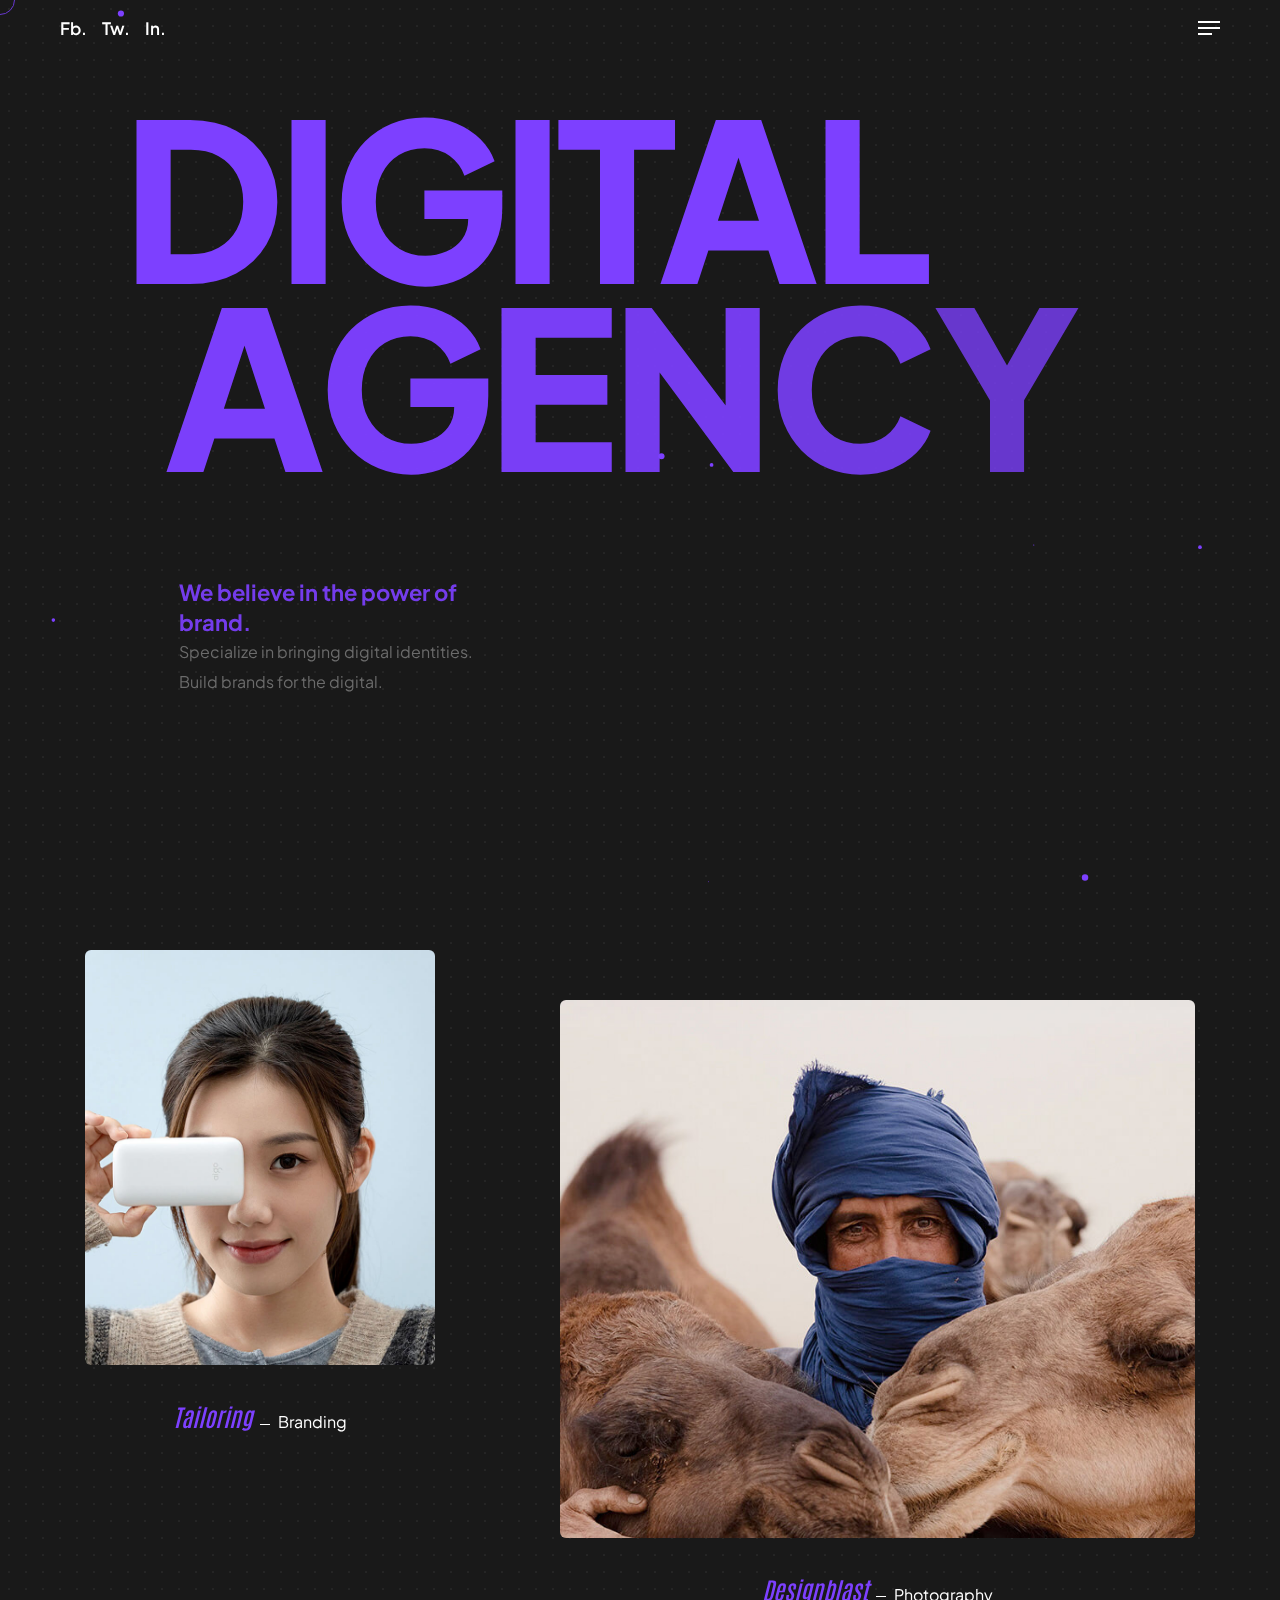
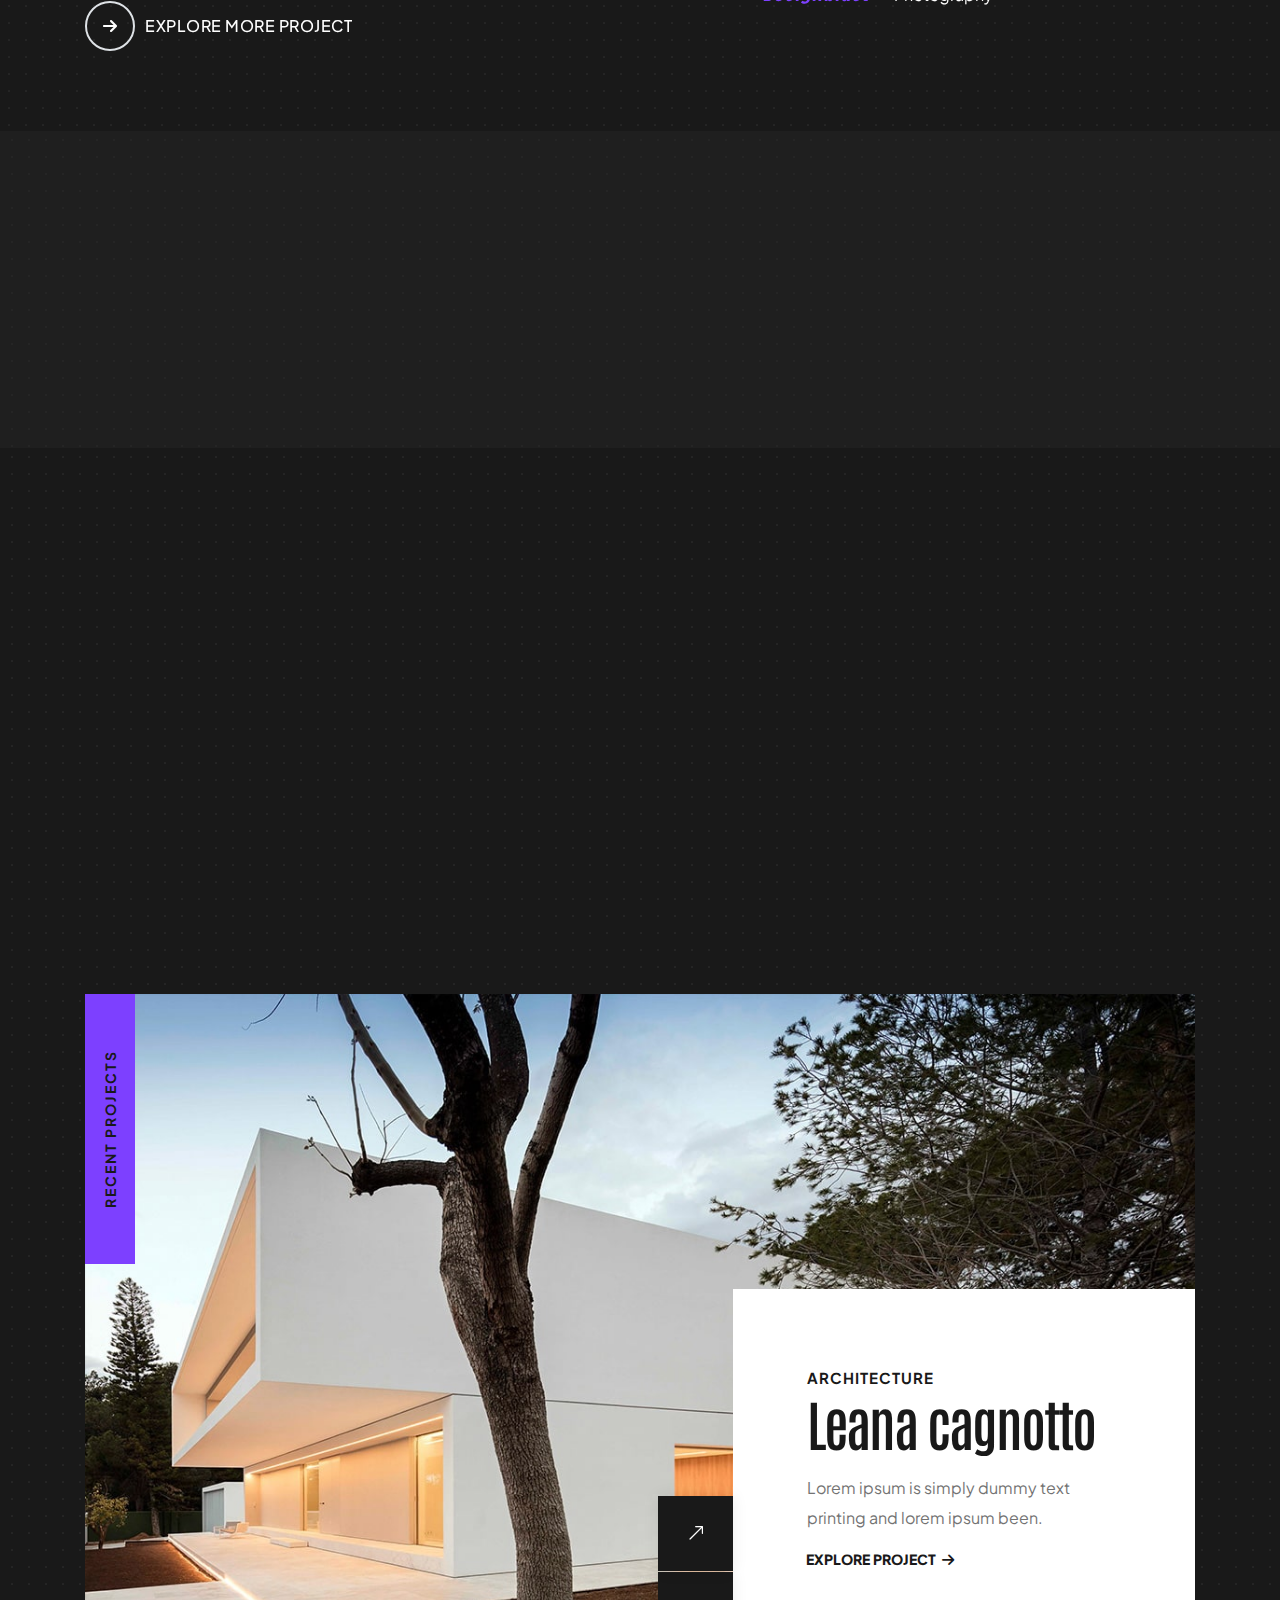
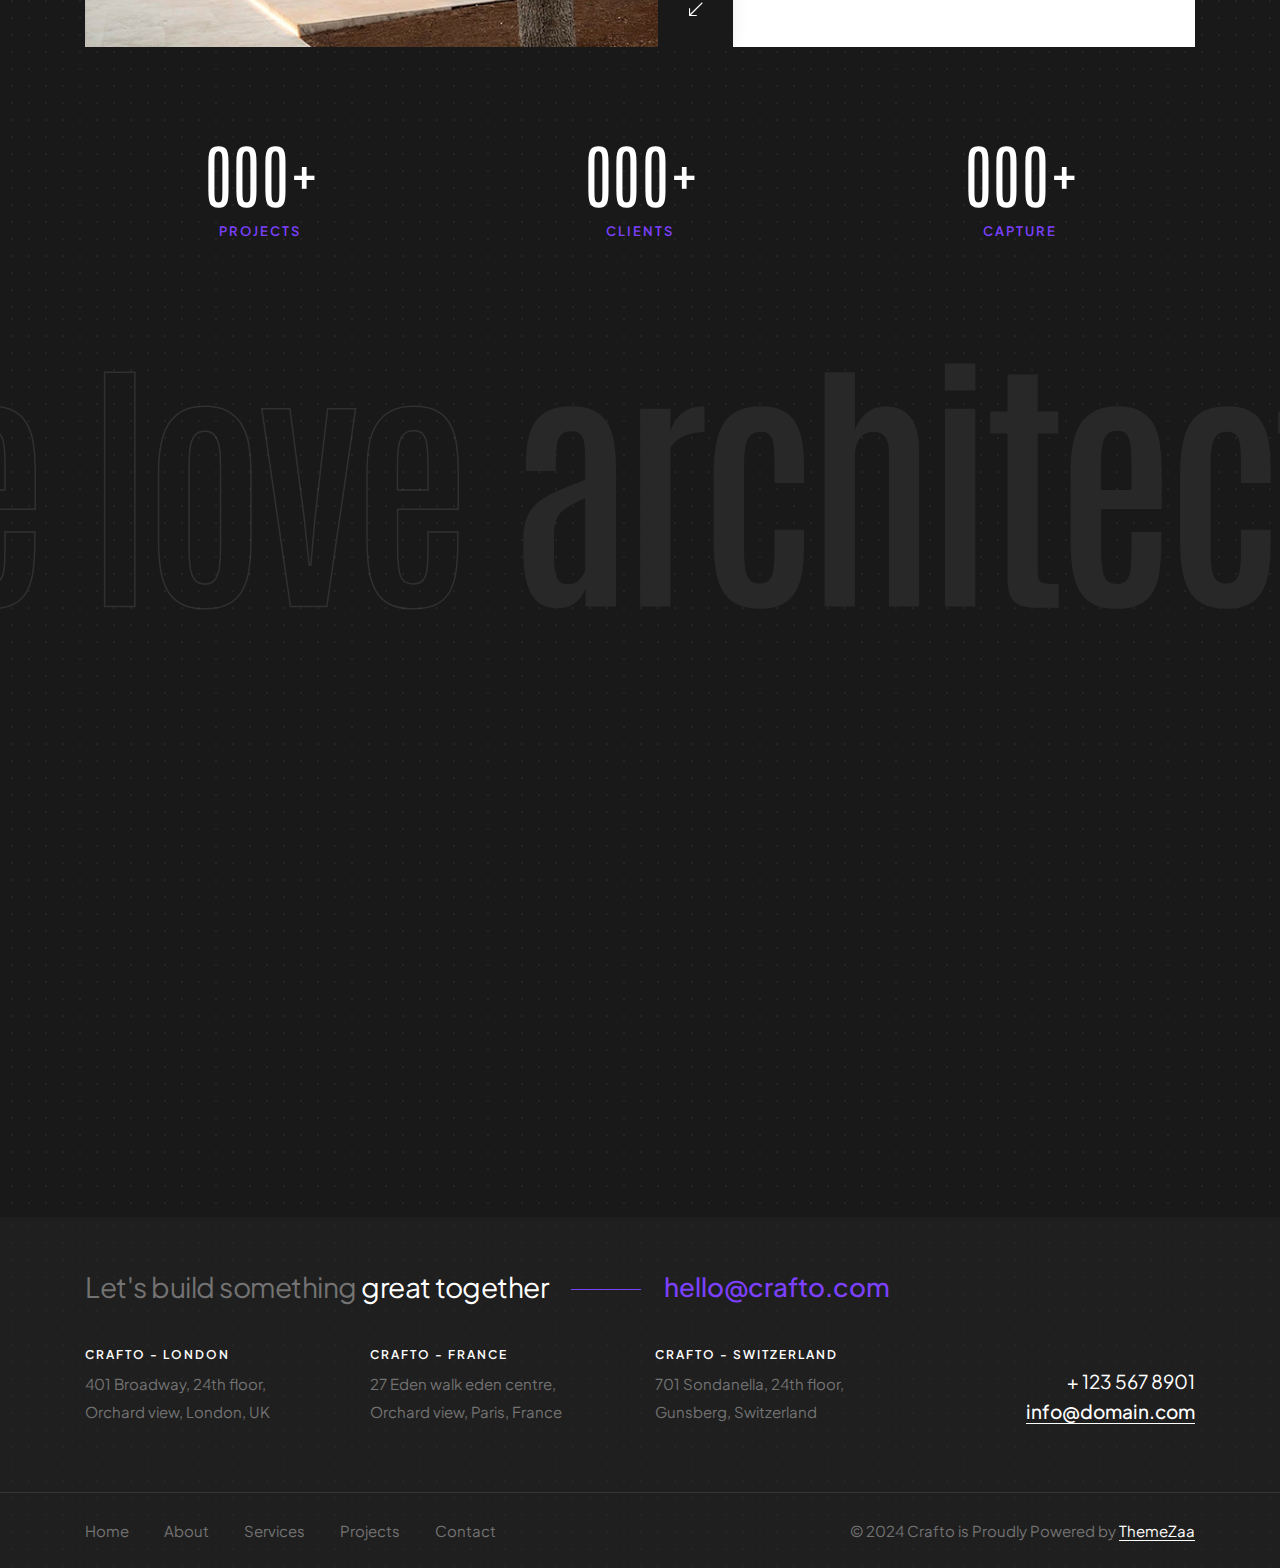
==== index.html @ 9e7a2a49 "first comit" ====
﻿<!doctype html>
<html class="no-js" lang="en">

<!-- Mirrored from craftohtml.themezaa.com/demo-architecture.html by HTTrack Website Copier/3.x [XR&CO'2014], Fri, 25 Oct 2024 09:16:58 GMT -->

<head>
    <title>Crafto - The Multipurpose HTML5 Template</title>
    <meta charset="utf-8">
    <meta http-equiv="X-UA-Compatible" content="IE=edge" />
    <meta name="author" content="ThemeZaa">
    <meta name="viewport" content="width=device-width,initial-scale=1.0" />
    <meta name="description"
        content="Elevate your online presence with Crafto - a modern, versatile, multipurpose Bootstrap 5 responsive HTML5, SCSS template using highly creative 52+ ready demos.">
    <!-- favicon icon -->
    <link rel="shortcut icon" href="images/favicon.png">
    <link rel="apple-touch-icon" href="images/apple-touch-icon-57x57.png">
    <link rel="apple-touch-icon" sizes="72x72" href="images/apple-touch-icon-72x72.png">
    <link rel="apple-touch-icon" sizes="114x114" href="images/apple-touch-icon-114x114.png">
    <!-- google fonts preconnect -->
    <link rel="preconnect" href="https://fonts.googleapis.com/" crossorigin>
    <link rel="preconnect" href="https://fonts.gstatic.com/" crossorigin>
    <!-- slider revolution CSS files -->
    <link rel="stylesheet" type="text/css" href="revolution/css/settings.css">
    <link rel="stylesheet" type="text/css" href="revolution/css/layers.css">
    <link rel="stylesheet" type="text/css" href="revolution/css/navigation.css">
    <!-- style sheets and font icons  -->
    <link rel="stylesheet" href="css/vendors.min.css" />
    <link rel="stylesheet" href="css/icon.min.css" />
    <link rel="stylesheet" href="css/style.min.css" />
    <link rel="stylesheet" href="css/responsive.min.css" />
    <link rel="stylesheet" href="demos/architecture/architecture.css" />
</head>

<body data-mobile-nav-style="classic" class="custom-cursor">
    <!-- start cursor -->
    <div class="cursor-page-inner">
        <div class="circle-cursor circle-cursor-inner"></div>
        <div class="circle-cursor circle-cursor-outer"></div>
    </div>
    <!-- end cursor -->
    <!-- start header -->
    <header>
        <!-- start navigation -->
        <nav class="navbar navbar-expand-lg header-transparent bg-transparent disable-fixed">
            <div class="container-fluid">
                <div class="col-auto col-lg-2 me-lg-0 me-auto d-none d-lg-flex">
                    <div class="header-icon">
                        <div class="header-social-icon icon social-text-style-01">
                            <a class="facebook" href="https://www.facebook.com/" target="_blank">Fb.</a>
                            <a class="twitter" href="https://www.twitter.com/" target="_blank">Tw.</a>
                            <a class="behance" href="https://www.instagram.com/" target="_blank">In.</a>
                        </div>
                    </div>
                </div>
                <div class="col-auto">
                    <a class="navbar-brand" href="demo-architecture.html">
                        <script type="text/javascript" style="display:none">
                            //<![CDATA[
                            window.__mirage2 = { petok: "_eI3oyvVpTFgTrK64ybF9Win3pvk5CwzsDhIou3JYHw-3600-0.0.1.1" };
                            //]]>
                        </script>
                        <script type="text/javascript"
                            src="../ajax.cloudflare.com/cdn-cgi/scripts/04b3eb47/cloudflare-static/mirage2.min.js"></script>
                        <img data-at2x="images/demo-architecture-logo-white@2x.png" alt="" class="default-logo"
                            data-cfsrc="images/demo-architecture-logo-white.png"
                            style="display:none;visibility:hidden;"><noscript><img
                                src="images/demo-architecture-logo-white.png"
                                data-at2x="images/demo-architecture-logo-white@2x.png" alt=""
                                class="default-logo"></noscript>
                        <img data-at2x="images/demo-architecture-logo-white@2x.png" alt="" class="alt-logo"
                            data-cfsrc="images/demo-architecture-logo-white.png"
                            style="display:none;visibility:hidden;"><noscript><img
                                src="images/demo-architecture-logo-white.png"
                                data-at2x="images/demo-architecture-logo-white@2x.png" alt=""
                                class="alt-logo"></noscript>
                        <img data-at2x="images/demo-architecture-logo-black@2x.png" alt="" class="mobile-logo"
                            data-cfsrc="images/demo-architecture-logo-black.png"
                            style="display:none;visibility:hidden;"><noscript><img
                                src="images/demo-architecture-logo-black.png"
                                data-at2x="images/demo-architecture-logo-black@2x.png" alt=""
                                class="mobile-logo"></noscript>
                    </a>
                </div>
                <div class="col-auto col-lg-2 text-end">
                    <div class="header-icon header-push-button hamburger-push-button icon">
                        <div class="push-button">
                            <span></span>
                            <span></span>
                            <span></span>
                            <span></span>
                        </div>
                    </div>
                </div>
            </div>
        </nav>
        <!-- end navigation -->
        <!-- start hamburger menu -->
        <div class="push-menu hamburger-nav hamburger-menu-simple header-dark bg-dark-gray background-position-center-top"
            style="background-image: url('images/vertical-line-bg-small.svg');">
            <span class="close-menu text-dark-gray text-dark-gray-hover bg-white"><i
                    class="fa-solid fa-xmark"></i></span>
            <div class="container h-100">
                <div class="row align-items-center justify-content-center h-100">
                    <div class="col-lg-8 col-md-6 order-2 order-md-1 d-none d-md-inline-block">
                        <a class="hamburger-logo d-inline-block" href="demo-architecture.html">
                            <img data-at2x="images/demo-architecture-footer-logo@2x.png" class="w-auto" alt=""
                                data-cfsrc="images/demo-architecture-footer-logo.png"
                                style="display:none;visibility:hidden;"><noscript><img
                                    src="images/demo-architecture-footer-logo.png"
                                    data-at2x="images/demo-architecture-footer-logo@2x.png" class="w-auto"
                                    alt=""></noscript>
                        </a>
                        <div class="row mt-22 md-mt-30px sm-mt-25px align-items-start">
                            <!-- start column -->
                            <div class="col-lg-4 last-paragraph-no-margin md-mb-30px sm-mb-20px menu-address">
                                <span class="text-base-color fs-14 fw-600 ls-2px text-uppercase mb-5px d-block">Let's
                                    meet</span>
                                <p class="w-90 md-w-80">27 Eden walk eden centre, Orchard, Paris, France</p>
                            </div>
                            <!-- end column -->
                            <!-- start column -->
                            <div class="col-lg-4 last-paragraph-no-margin md-mb-30px sm-mb-20px menu-address">
                                <span class="text-base-color fs-14 fw-600 ls-2px text-uppercase mb-5px d-block">Let's
                                    talk</span>
                                <a href="tel:1800222002" class="text-white-hover">1-800-222-002</a><br>
                                <a href="cdn-cgi/l/email-protection.html#5a33343c351a23352f283e35373b333474393537"
                                    class="text-decoration-line-bottom text-white"><span class="__cf_email__"
                                        data-cfemail="2c45424a436c5543595e4843414d4542024f4341">[email&#160;protected]</span></a>
                            </div>
                            <!-- end column -->
                            <!-- start column -->
                            <div class="col-lg-4 last-paragraph-no-margin elements-social">
                                <span class="text-base-color fs-14 fw-600 ls-2px text-uppercase mb-5px d-block">Connect
                                    with us</span>
                                <div class="social-icon-style-02 mt-15px">
                                    <ul class="medium-icon light">
                                        <li><a class="facebook" href="https://www.facebook.com/" target="_blank"><i
                                                    class="fa-brands fa-facebook-f"></i></a></li>
                                        <li><a class="dribbble" href="http://www.dribbble.com/" target="_blank"><i
                                                    class="fa-brands fa-dribbble"></i></a></li>
                                        <li><a class="twitter" href="https://www.twitter.com/" target="_blank"><i
                                                    class="fa-brands fa-twitter"></i></a></li>
                                        <li><a class="instagram" href="https://www.instagram.com/" target="_blank"><i
                                                    class="fa-brands fa-instagram"></i></a></li>
                                    </ul>
                                </div>
                            </div>
                            <!-- end column -->
                        </div>
                    </div>
                    <div class="col-lg-3 col-md-5 offset-md-1 order-1 order-md-2 text-center text-md-start">
                        <div class="hamburger-menu menu-list-wrapper" data-scroll-options='{ "theme": "light" }'>
                            <ul class="menu-item-list alt-font ls-minus-05px p-0">
                                <li class="menu-item"><a href="demo-architecture.html" class="nav-link">Home</a></li>
                                <li class="menu-item"><a href="demo-architecture-about.html" class="nav-link">About</a>
                                </li>
                                <li class="menu-item"><a href="demo-architecture-services.html"
                                        class="nav-link">Services</a></li>
                                <li class="menu-item"><a href="demo-architecture-projects.html"
                                        class="nav-link">Projects</a></li>
                                <li class="menu-item"><a href="demo-architecture-blog.html"
                                        class="nav-link">Articles</a></li>
                                <li class="menu-item"><a href="demo-architecture-contact.html"
                                        class="nav-link">Contact</a></li>
                            </ul>
                        </div>
                    </div>
                    <div
                        class="col-12 menu-text border-top border-color-transparent-white-light d-none d-md-inline-block text-center pt-3 pb-3 order-3">
                        <h6 class="fw-400 d-inline-block align-middle mb-0">Let's build something <span
                                class="text-white">great together</span></h6>
                        <div
                            class="separator-line-1px d-inline-block align-middle ms-20px me-20px mt-5px w-70px bg-base-color">
                        </div>
                        <a href="cdn-cgi/l/email-protection.html#80e8e5ececefc0e3f2e1e6f4efaee3efed"
                            class="text-base-color fs-26 fw-500 d-inline-block align-middle"><span class="__cf_email__"
                                data-cfemail="95fdf0f9f9fad5f6e7f4f3e1fabbf6faf8">[email&#160;protected]</span></a>
                    </div>
                </div>
            </div>
        </div>
        <!-- end hamburger menu -->
    </header>
    <!-- end header -->

    <!-- start hero section -->
    <section style="background-image: url('images/demo-architecture-dotted-pattern.svg')"
        class="full-screen magic-cursor round-cursor position-relative lg-h-auto p-0 overflow-hidden bg-dark-gray">
        <div id="particles-style-01" class="position-absolute h-100 top-0 left-0 w-100" data-particle="true"
            data-particle-options='{"particles":{"number":{"value":5,"density":{"enable":true,"value_area":800}},"color":{"value":"#7d40ff"},"shape":{"type":"circle","stroke":{"width":0,"color":"#000000"},"polygon":{"nb_sides":5},"image":{"src":"img/github.svg","width":100,"height":100}},"opacity":{"value":1,"random":false,"anim":{"enable":false,"speed":1,"opacity_min":0.1,"sync":false}},"size":{"value":4,"random":true,"anim":{"enable":false,"speed":40,"size_min":0.1,"sync":false}},"line_linked":{"enable":false,"distance":150,"color":"#ffffff","opacity":0.4,"width":1},"move":{"enable":true,"speed":6,"direction":"none","random":false,"straight":false,"out_mode":"out","bounce":false,"attract":{"enable":false,"rotateX":600,"rotateY":1200}}},"interactivity":{"detect_on":"canvas","events":{"onhover":{"enable":true,"mode":"repulse"},"onclick":{"enable":true,"mode":"push"},"resize":true},"modes":{"grab":{"distance":400,"line_linked":{"opacity":1}},"bubble":{"distance":400,"size":40,"duration":2,"opacity":8,"speed":3},"repulse":{"distance":200,"duration":0.4},"push":{"particles_nb":4},"remove":{"particles_nb":2}}},"retina_detect":true}'>
        </div>
        <div class="container h-100">
            <div class="row h-100 align-items-center text-sm-start text-center position-relative">
                <div class="col-12 md-mb-70px sm-mb-50px xs-mb-20px">
                    <div class="fw-800 color-base fs-220 ls-minus-8px xs-ls-minus-5px text-uppercase overflow-hidden">
                        <div data-bottom-top="transform: translate3d(-80px, 0px, 0px);"
                            data-top-bottom="transform: translate3d(80px, 0px, 0px);">Digital</div>
                        <div class="ms-8 xs-ms-0 fancy-text-style-4"
                            data-bottom-top="transform: translate3d(80px, 0px, 0px);"
                            data-top-bottom="transform: translate3d(-80px, 0px, 0px);"> <span
                                data-fancy-text='{ "effect": "rubber-band", "direction": "left", "string": ["agency", "studio"], "speed": 100, "duration": 3000 }'></span>
                        </div>
                    </div>
                </div>
                <div class="col-12 mb-auto samall-text">
                    <div class="row align-items-end"
                        data-anime='{ "el": "childs", "translateX": [-15, 0], "opacity": [0,1], "duration": 800, "delay": 200, "staggervalue": 300, "easing": "easeOutQuad" }'>
                        <div class="col-xl-4 col-lg-5 offset-xl-1 md-mb-15px">
                            <div class="fs-22 fw-700 color-base">We believe in the power of brand.</div>
                            <span class="d-block color-cool-base">Specialize in bringing digital
                                identities.<br>Build brands for the
                                digital.</span>

                        </div>

                    </div>
                </div>
            </div>
        </div>
    </section>
    <!-- end hero section -->

    <!-- start section least projects -->
    <section class="py-0 pb-5 bg-dark-gray"
        style="background-image: url('images/demo-architecture-dotted-pattern.svg')">
        <div class="container">
            <div class="row">
                <div class="col-xl-4 col-lg-5 filter-content">
                    <ul
                        class="portfolio-simple portfolio-wrapper grid-loading grid grid-4col xxl-grid-4col xl-grid-4col lg-grid-4col md-grid-2col sm-grid-2col xs-grid-1col text-center">
                        <li class="grid-sizer"></li>
                        <!-- start portfolio item -->
                        <div data-atropos>
                            <div class="atropos-scale">
                                <div class="atropos-rotate">
                                    <div class="atropos-inner overflow-visible">
                                        <div class="border-radius-6px" data-atropos-offset="-5">

                                            <li class="grid-item grid-item-single transition-inner-all">
                                                <div class="portfolio-box"
                                                    data-bottom-top="transform: translate3d(0px, 50px, 0px);"
                                                    data-top-bottom="transform: translate3d(0px, -50px, 0px);">
                                                    <div>
                                                        <a href="single-project.html">
                                                            <img class="border-radius-6px" alt=""
                                                                src="images/demo-scattered-portfolio-01.jpg" />
                                                        </a>
                                                    </div>
                                                    <div
                                                        class="portfolio-caption pt-35px pb-35px sm-pt-20px sm-pb-20px">
                                                        <a href="single-project.html"
                                                            class="color-base text-black-hover fw-600 fs-24 alt-font font-style-italic">Tailoring</a>
                                                        <span
                                                            class="d-inline-block align-middle w-10px separator-line-1px bg-white ms-5px me-5px"></span>
                                                        <div class="d-inline-block text-white">Branding</div>
                                                    </div>
                                                </div>
                                            </li>
                                        </div>
                                    </div>
                                </div>
                            </div>
                        </div>
                        <!-- end portfolio item -->
                    </ul>
                </div>
                <div class="col-xl-7 col-lg-7 filter-content offset-xl-1">
                    <ul
                        class="portfolio-simple portfolio-wrapper grid-loading grid grid-4col xxl-grid-4col xl-grid-4col lg-grid-4col md-grid-2col sm-grid-2col xs-grid-1col text-center">
                        <li class="grid-sizer"></li>
                        <!-- start portfolio item -->
                        <div data-atropos>
                            <div class="atropos-scale">
                                <div class="atropos-rotate">
                                    <div class="atropos-inner overflow-visible">
                                        <div class="border-radius-6px " data-atropos-offset="-5">
                                            <li class="grid-item grid-item-single transition-inner-all">
                                                <div class="portfolio-box"
                                                    data-bottom-top="transform: translate3d(0px, 100px, 0px)"
                                                    data-top-bottom="transform: translate3d(0px, 180px, 0px);">
                                                    <div>
                                                        <a href="single-project.php">
                                                            <img class="border-radius-6px" alt=""
                                                                src="images/demo-scattered-portfolio-02.jpg" />
                                                        </a>
                                                    </div>
                                                    <div
                                                        class="portfolio-caption pt-35px pb-35px sm-pt-20px sm-pb-20px">
                                                        <a href="single-project.php"
                                                            class="color-base text-black-hover fw-600 fs-24 alt-font font-style-italic">Designblast</a>
                                                        <span
                                                            class="d-inline-block align-middle w-10px separator-line-1px bg-white ms-5px me-5px"></span>
                                                        <div class="d-inline-block text-white">Photography</div>
                                                    </div>
                                                </div>
                                            </li>
                                        </div>
                                    </div>
                                </div>
                            </div>
                        </div>
                        <!-- end portfolio item -->
                    </ul>
                </div>
            </div>
            <div class="row" data-bottom-top="transform: translate3d(0px, 50px, 0px);"
                data-top-bottom="transform: translate3d(0px, -50px, 0px);">
                <a class="tp-caption text-uppercase text-white btn border-0 btn-switch-text left-icon d-table d-lg-inline-block"
                    href="demo-architecture-projects.html" id="slide-02-layer-05"
                    data-x="['left','left','center','center']" data-y="['middle','middle','middle','bottom']"
                    data-hoffset="['0','0','0','0']" data-voffset="['0','0','0','0']"
                    data-color="['#ffffff','#ffffff','#ffffff','#ffffff']" data-fontsize="['14','16','14','16']"
                    data-lineheight="['42','55','50','55']" data-textAlign="['left','left','center','center']"
                    data-width="['auto','auto','100%','100%']" data-height="['auto']"
                    data-whitespace="['nowrap','nowrap','nowrap','nowrap']" data-fontweight="['500','700','700','700']"
                    data-letterspacing="['1','1','1','1']" data-type="button" data-margintop="[0,0,50,40]"
                    data-marginright="[0,0,0,0]" data-marginbottom="[0,0,0,0]" data-marginleft="[0,0,0,0]"
                    data-responsive_offset="off" data-responsive="on"
                    data-frames='[{"delay":"4000","speed":3000,"frame":"0","from":"x:50px;rY:0deg;opacity:0;fbr:200%;","to":"o:1;fbr:100;","ease":"Power4.easeOut"},{"delay":"wait","speed":300,"frame":"999","to":"opacity:0;fbr:100;","ease":"Power3.easeInOut"}]'><span>
                        <span
                            class="border-radius-50 w-50px h-50px md-w-45px md-h-45px border border-2 border-color-white-color d-flex align-items-center justify-content-center me-10px "><i
                                class="fa-solid fa-arrow-right me-0 top-0"></i></span>
                        <span class="btn-double-text" data-text="Explore
                            more project">Explore
                            more project</span>
                    </span>
                </a>
            </div>
        </div>
        <br>
        <br>
    </section>
    <!-- end section least projects -->

    <!-- start section partners  -->
    <section class="bg-nero-grey overlap-height background-position-center-top"
        style="background-image: url('images/demo-architecture-dotted-pattern.svg')">
        <div class="container">

            <div class="row align-items-center text-center mb-5"
                data-anime='{ "el": "childs", "translateY": [-15, 0], "scale": [1.1, 1], "opacity": [0,1], "duration": 800, "delay": 200, "staggervalue": 300, "easing": "easeOutQuad" }'>
                <span class="text-base-color fs-26 fw-600 ls-3px text-uppercase mb-5px d-block">Architecture
                    services</span>
            </div>

            <div class="row row-cols-1 row-cols-lg-3 row-cols-md-2 align-items-center text-center clients-style-06"
                data-anime='{ "el": "childs", "translateY": [-15, 0], "scale": [1.1, 1], "opacity": [0,1], "duration": 800, "delay": 200, "staggervalue": 300, "easing": "easeOutQuad" }'>
                <div class="col client-box text-center md-mb-30px">
                    <a href="#"><img src="images/awwards.svg" alt=""></a>
                </div>
                <div class="col client-box text-center md-mb-30px">
                    <a href="#"><img src="images/colorlib.svg" alt=""></a>
                </div>
                <div class="col client-box text-center md-mb-30px">
                    <a href="#"><img src="images/colorlib.svg" alt=""></a>
                </div>
            </div>
        </div>
    </section>
    <!-- end section partners -->

    <!-- start our services section -->
    <section class="bg-dark-gray background-position-center-top overlap-height"
        style="background-image: url('images/demo-architecture-dotted-pattern.svg')">
        <div class="container overlap-gap-section">
            <div class="row mb-7 sm-mb-0">
                <div class="col-lg-4 md-mb-50px xs-mb-30px"
                    data-anime='{ "opacity": [0,1], "duration": 600, "delay": 0, "staggervalue": 200, "easing": "easeOutQuad" }'>
                    <span class="text-base-color fs-26 fw-600 ls-3px text-uppercase mb-5px d-block">Our
                        services</span>

                    <p>Our buildings combine minimalism and elegance of lines and shapes. We want them to be an integral
                        part of the surrounding landscape.</p>
                    <a href="#services"
                        class="btn btn-link btn-hover-animation-switch btn-medium text-white primary-font sm-vertical-align-top section-link ls-1px">
                        <span>
                            <span class="btn-text">Explore services</span>
                            <span class="btn-icon"><i class="fa-solid fa-arrow-right fs-14"></i></span>
                            <span class="btn-icon"><i class="fa-solid fa-arrow-right fs-14"></i></span>
                        </span>
                    </a>
                </div>
                <div class="col-lg-7 offset-lg-1">
                    <div class="row row-cols-auto row-cols-sm-2"
                        data-anime='{ "el": "childs", "rotateZ": [5, 0], "translateY": [30, 0], "opacity": [0,1], "duration": 600, "delay": 0, "staggervalue": 200, "easing": "easeOutQuad" }'>
                        <!-- start features box item -->
                        <div class="col mb-30px services-hover">
                            <div class="feature-box text-start ps-30px pe-30px">
                                <div class="feature-box-icon position-absolute left-0px top-0px ">
                                    <h1 class="fs-110 text-outline text-outline-color-white opacity-1 fw-800"><i
                                            class="fa-solid fa-mobile-screen-button"></i></h1>
                                </div>
                                <div
                                    class="feature-box-content last-paragraph-no-margin pt-30 md-pt-24 sm-pt-30 xs-pt-55px">
                                    <span class="text-white d-inline-block fs-19 fw-500 mb-5px position-relative">App
                                        Development</span>
                                    <p>Our buildings combine design elegance of lines and shapes.</p>
                                </div>
                            </div>
                        </div>
                        <!-- end features box item -->
                        <!-- start features box item -->
                        <div class="col mb-30px services-hover">
                            <div class="feature-box text-start ps-30px pe-30px">
                                <div class="feature-box-icon position-absolute left-0px top-0px">
                                    <h1 class="fs-110 text-outline text-outline-color-white opacity-1 fw-800"><i
                                            class="fa-solid fa-desktop"></i></h1>
                                </div>
                                <div
                                    class="feature-box-content last-paragraph-no-margin pt-30 md-pt-24 sm-pt-30 xs-pt-55px">
                                    <span class="text-white d-inline-block fs-19 fw-500 mb-5px position-relative">
                                        Web Development</span>
                                    <p>Our buildings combine design elegance of lines and shapes.</p>
                                </div>
                            </div>
                        </div>
                        <!-- end features box item -->
                        <!-- start features box item -->
                        <div class="col xs-mb-30px services-hover">
                            <div class="feature-box text-start ps-30px pe-30px">
                                <div class="feature-box-icon position-absolute left-0px top-0px">
                                    <h1 class="fs-110 text-outline text-outline-color-white opacity-1 fw-800"><i
                                            class="fa-brands fa-figma"></i></h1>
                                </div>
                                <div
                                    class="feature-box-content last-paragraph-no-margin pt-30 md-pt-24 sm-pt-30 xs-pt-55px">
                                    <span class="text-white d-inline-block fs-19 fw-500 mb-5px position-relative">
                                        UI/UX Design</span>
                                    <p>Our buildings combine design elegance of lines and shapes.</p>
                                </div>
                            </div>
                        </div>
                        <!-- end features box item -->
                        <!-- start features box item -->
                        <div class="col services-hover">
                            <div class="feature-box text-start ps-30px pe-30px">
                                <div class="feature-box-icon position-absolute left-0px top-0px">
                                    <h1 class="fs-110 text-outline text-outline-color-white opacity-1 fw-800"><i
                                            class="fa-solid fa-layer-group"></i></h1>
                                </div>
                                <div
                                    class="feature-box-content last-paragraph-no-margin pt-30 md-pt-24 sm-pt-30 xs-pt-55px">
                                    <span class="text-white d-inline-block fs-19 fw-500 mb-5px position-relative">
                                        Full Stack Development</span>
                                    <p>Our buildings combine design elegance of lines and shapes.</p>
                                </div>
                            </div>
                        </div>
                        <!-- end features box item -->
                    </div>
                </div>
            </div>
        </div>
    </section>
    <!-- end our services section -->

    <!-- start section counter -->
    <section class="bg-dark-gray background-position-center-top p-5"
        style="background-image: url('images/demo-architecture-dotted-pattern.svg')">
        <div class="container">
            <div class="row mb-8 xs-mb-10 overlap-section">
                <div class="col-12 position-relative">
                    <div
                        class="vertical-title-center align-items-center position-absolute top-0px left-15px bg-base-color p-10px xs-p-5px h-270px sm-h-190px z-index-9 w-50px xs-w-40px">
                        <div class="title fs-14 ls-2px text-dark-gray fw-700 text-uppercase">Recent projects</div>
                    </div>
                    <div class="swiper position-relative text-slider-style-04 magic-cursor drag-cursor"
                        data-slider-options='{ "autoHeight": true, "loop": true, "allowTouchMove": true, "autoplay": { "delay": 4000, "disableOnInteraction": false }, "navigation": { "nextEl": ".slider-one-slide-next-1", "prevEl": ".slider-one-slide-prev-1" }, "effect": "fade" }'>
                        <div class="swiper-wrapper">
                            <!-- start text slider item -->
                            <div class="swiper-slide">
                                <img alt="" src="images/demo-architecture-home-08.jpg" />
                                <div
                                    class="container position-absolute sm-position-relative bottom-0 right-0px z-index-1 swiper-slide-content">
                                    <div class="row justify-content-end align-items-end h-100">
                                        <div class="col-lg-5 col-md-7 p-0">
                                            <div class="bg-white p-16 lg-p-12">
                                                <span
                                                    class="text-dark-gray fs-15 text-uppercase ls-1px fw-700">Architecture</span>
                                                <h2 class="alt-font text-dark-gray fw-600 mb-20px ls-minus-2px">Leana
                                                    cagnotto</h2>
                                                <p class="w-90 mb-10px">Lorem ipsum is simply dummy text printing and
                                                    lorem ipsum been.</p>
                                                <a href="demo-architecture-single-project-gallery.html"
                                                    class="btn btn-link btn-hover-animation-switch btn-large text-dark-gray fw-800">
                                                    <span>
                                                        <span class="btn-text">Explore project</span>
                                                        <span class="btn-icon"><i
                                                                class="fa-solid fa-arrow-right fs-14"></i></span>
                                                        <span class="btn-icon"><i
                                                                class="fa-solid fa-arrow-right fs-14"></i></span>
                                                    </span>
                                                </a>
                                            </div>
                                        </div>
                                    </div>
                                </div>
                            </div>
                            <!-- end text slider item -->
                            <!-- start text slider item -->
                            <div class="swiper-slide">
                                <img alt="" src="images/demo-architecture-home-09.jpg" />
                                <div
                                    class="container position-absolute sm-position-relative bottom-0 right-0px z-index-1 swiper-slide-content">
                                    <div class="row justify-content-end align-items-end h-100">
                                        <div class="col-lg-5 col-md-7 p-0">
                                            <div class="bg-white p-16 lg-p-12">
                                                <span
                                                    class="text-dark-gray fs-15 text-uppercase ls-1px fw-700">Landscape</span>
                                                <h2 class="alt-font text-dark-gray fw-600 mb-20px ls-minus-2px">Morroco
                                                    house</h2>
                                                <p class="w-90 mb-10px">Lorem dummy text ipsum is simply printing and
                                                    lorem ipsum been.</p>
                                                <a href="demo-architecture-single-project-gallery.html"
                                                    class="btn btn-link btn-hover-animation-switch btn-large text-dark-gray fw-800">
                                                    <span>
                                                        <span class="btn-text">Explore project</span>
                                                        <span class="btn-icon"><i
                                                                class="fa-solid fa-arrow-right fs-14"></i></span>
                                                        <span class="btn-icon"><i
                                                                class="fa-solid fa-arrow-right fs-14"></i></span>
                                                    </span>
                                                </a>
                                            </div>
                                        </div>
                                    </div>
                                </div>
                            </div>
                            <!-- end text slider item -->
                            <!-- start text slider item -->
                            <div class="swiper-slide">
                                <img alt="" src="images/demo-architecture-home-10.jpg" />
                                <div
                                    class="container position-absolute sm-position-relative bottom-0 right-0px z-index-1 swiper-slide-content">
                                    <div class="row justify-content-end align-items-end h-100">
                                        <div class="col-lg-5 col-md-7 p-0">
                                            <div class="bg-white p-16 lg-p-12">
                                                <span
                                                    class="text-dark-gray fs-15 text-uppercase ls-1px fw-700">Interior</span>
                                                <h2 class="alt-font text-dark-gray fw-600 mb-20px ls-minus-2px">Melana
                                                    house</h2>
                                                <p class="w-90 mb-10px">Lorem ipsum is simply dummy text printing and
                                                    lorem ipsum been.</p>
                                                <a href="demo-architecture-single-project-gallery.html"
                                                    class="btn btn-link btn-hover-animation-switch btn-large text-dark-gray fw-800">
                                                    <span>
                                                        <span class="btn-text">Explore project</span>
                                                        <span class="btn-icon"><i
                                                                class="fa-solid fa-arrow-right fs-14"></i></span>
                                                        <span class="btn-icon"><i
                                                                class="fa-solid fa-arrow-right fs-14"></i></span>
                                                    </span>
                                                </a>
                                            </div>
                                        </div>
                                    </div>
                                </div>
                            </div>
                            <!-- end text slider item -->
                        </div>
                        <!-- start slider navigation -->
                        <div
                            class="slider-one-slide-prev-1 icon-small swiper-button-prev slider-navigation-style-07 bg-dark-gray text-white box-shadow-small">
                            <i class="bi bi-arrow-down-left"></i>
                        </div>
                        <div
                            class="slider-one-slide-next-1 icon-small swiper-button-next slider-navigation-style-07 bg-dark-gray text-white box-shadow-small">
                            <i class="bi bi-arrow-up-right"></i>
                        </div>
                        <!-- end slider navigation -->
                    </div>
                </div>
            </div>
            <div class="row row-cols-3 row-cols-md-3 counter-style-04">
                <!-- start counter item -->
                <div class="col last-paragraph-no-margin sm-mb-30px text-center">
                    <h1 class="vertical-counter d-inline-flex alt-font text-white fw-300 mb-0" data-text="+"
                        data-to="255">
                    </h1>
                    <span class="fs-13 text-base-color fw-600 d-block ls-2px text-uppercase">Projects</span>
                </div>
                <!-- end counter item -->
                <!-- start counter item -->
                <div class="col last-paragraph-no-margin sm-mb-30px text-center">
                    <h1 class="vertical-counter d-inline-flex alt-font text-white fw-300 mb-0" data-text="+"
                        data-to="189">
                    </h1>
                    <span class="fs-13 text-base-color fw-600 d-block ls-2px text-uppercase">Clients</span>
                </div>
                <!-- end counter item -->
                <!-- start counter item -->
                <div class="col last-paragraph-no-margin text-center">
                    <h1 class="vertical-counter d-inline-flex alt-font text-white fw-300 mb-0" data-text="+"
                        data-to="738">
                    </h1>
                    <span class="fs-13 text-base-color fw-600 d-block ls-2px text-uppercase">Capture</span>
                </div>
                <!-- end counter item -->

            </div>

        </div>
    </section>
    <!-- end section counter -->


    <!-- start section -->
    <section class="half-section bg-dark-gray background-position-center-top overflow-hidden position-relative"
        style="background-image: url('images/demo-architecture-dotted-pattern.svg')">
        <!-- start marquees -->
        <div class="fw-600 alt-font fs-180 md-fs-150 sm-fs-130 xs-fs-100 text-charcoal ls-minus-7px md-ls-minus-5px xs-ls-minus-2px text-nowrap text-center mb-20px"
            data-bottom-top="transform: translate3d(100px, 0px, 0px) scale(1.5, 1.5);"
            data-top-bottom="transform: translate3d(-200px, 0px, 0px) scale(.7, .7);">
            <span class="text-outline text-outline-color-white opacity-1">we love</span> architecture <span
                class="text-outline text-outline-color-white opacity-1">and</span> interior design
        </div>
        <!-- end marquees -->
        <div class="position-absolute right-18 md-right-0 top-minus-50px sm-top-minus-20px sm-w-220px xs-w-190px z-index-9"
            data-anime='{ "translateY": [0, 0], "scale": [0.8, 1], "opacity": [0,1], "duration": 800, "delay": 200, "staggervalue": 300, "easing": "easeOutQuad" }'>
            <img class="animation-rotation" alt="" data-cfsrc="images/demo-architecture-home-11.png"
                style="display:none;visibility:hidden;"><noscript><img src="images/demo-architecture-home-11.png"
                    class="animation-rotation" alt=""></noscript>
            <div class="absolute-middle-center w-100 z-index-minus-1"><img alt=""
                    data-cfsrc="images/demo-architecture-home-12.png"
                    style="display:none;visibility:hidden;"><noscript><img src="images/demo-architecture-home-12.png"
                        alt=""></noscript></div>
        </div>
    </section>
    <!-- end section -->


    <!-- start section why us -->
    <section class="bg-dark-gray background-position-center-top overflow-hidden"
        style="background-image: url('images/demo-architecture-dotted-pattern.svg')">
        <div class="container">

            <div class="row mb-6">
                <div class="col-md-6 sm-mb-20px"
                    data-anime='{ "el": "childs", "translateX": [50, 0], "opacity": [0,1], "duration": 1200, "delay": 100, "staggervalue": 150, "easing": "easeOutQuad" }'>
                    <span class="text-base-color fs-26 fw-600 ls-3px text-uppercase mb-5px d-block">why
                        us</span>
                    <h4 class="text-white fw-600 mb-0">Create functional and stylish modern buildings for you.</h4>

                </div>
                <!-- <div class="pt-140 opacity-1 position-absolute right-320px text-center w-100 fs-140 sm-fs-160 xs-fs-110 ls-minus-3px  word-break-normal text-outline text-outline-color-white alt-font"
                    data-bottom-top="transform:scale(1.6, 1.6)" data-top-bottom="transform:scale(1, 1)">
                    architecture
                </div> -->

                <div class="col-md-5 offset-md-1 last-paragraph-no-margin"
                    data-anime='{ "translateX": [-50, 0], "opacity": [0,1], "duration": 1200, "delay": 100, "staggervalue": 150, "easing": "easeOutQuad" }'>
                    <p class="w-80 xl-w-85 lg-w-100"> Our buildings combine minimalism and elegance of lines and shapes.
                        We want them to be an integral part of the surrounding landscape.</p>
                    <p class="w-80 xl-w-85 lg-w-100">Our buildings combine minimalism and elegance of lines and shapes.
                        We want them to be an integral part of the surrounding landscape.</p>
                    <p class="w-80 xl-w-85 lg-w-100">Our buildings combine minimalism and elegance of lines and shapes.
                        We want them to be an integral part of the surrounding landscape.</p>
                </div>
            </div>



        </div>
    </section>
    <!-- end section why us -->



    <!-- start footer -->
    <footer class="bg-nero-grey pb-0 pt-4 md-pt-6 sm-pt-9 xs-pt-11 background-position-center-top"
        style="background-image: url('images/demo-architecture-dotted-pattern.svg')">
        <div class="container">
            <div class="row align-items-center mb-3 md-mb-5 xs-mb-8">
                <div class="col-sm-10 text-center text-sm-start order-2 order-sm-1">
                    <h6 class="fw-400 d-inline-block align-middle mb-0">Let's build something <span
                            class="text-white">great together</span></h6>
                    <div
                        class="separator-line-1px d-none d-sm-inline-block align-middle ms-20px me-20px lg-ms-10px lg-me-10px mt-5px w-70px lg-w-50px bg-base-color">
                    </div>
                    <a href="cdn-cgi/l/email-protection.html#e58d8089898aa586978483918acb868a88"
                        class="text-base-color fs-26 fw-500 d-inline-block align-middle"><span class="__cf_email__"
                            data-cfemail="94fcf1f8f8fbd4f7e6f5f2e0fbbaf7fbf9">[email&#160;protected]</span></a>
                </div>
                <div class="col-sm-2 text-center text-sm-end order-1 order-sm-2 xs-mb-15px">
                    <a href="demo-architecture.html" class="footer-logo d-inline-block"><img
                            data-at2x="images/demo-architecture-footer-logo@2x.png" alt=""
                            data-cfsrc="images/demo-architecture-footer-logo.png"
                            style="display:none;visibility:hidden;"><noscript><img
                                src="images/demo-architecture-footer-logo.png"
                                data-at2x="images/demo-architecture-footer-logo@2x.png" alt=""></noscript></a>
                </div>
            </div>
            <div class="row align-items-end mb-6 xs-mb-9">
                <!-- start footer column -->
                <div class="col-lg-3 col-sm-6 last-paragraph-no-margin text-center text-sm-start md-mb-30px">
                    <span class="text-white d-block fs-12 fw-600 ls-2px text-uppercase">Crafto - London</span>
                    <p class="w-80 lg-w-95 md-w-70 sm-w-85 xs-mx-auto text-medium-gray fs-15 lh-28">401 Broadway, 24th
                        floor, Orchard view, London, UK</p>
                </div>
                <!-- end footer column -->
                <!-- start footer column -->
                <div class="col-lg-3 col-sm-6 last-paragraph-no-margin text-center text-sm-start md-mb-30px">
                    <span class="text-white d-block fs-12 fw-600 ls-2px text-uppercase">Crafto - France</span>
                    <p class="w-80 lg-w-95 md-w-70 sm-w-85 xs-mx-auto text-medium-gray fs-15 lh-28">27 Eden walk eden
                        centre, Orchard view, Paris, France</p>
                </div>
                <!-- end footer column -->
                <!-- start footer column -->
                <div class="col-lg-3 col-sm-6 last-paragraph-no-margin text-center text-sm-start xs-mb-30px">
                    <span class="text-white d-block fs-12 fw-600 ls-2px text-uppercase">Crafto - Switzerland</span>
                    <p class="w-80 lg-w-95 md-w-70 sm-w-85 xs-mx-auto text-medium-gray fs-15 lh-28">701 Sondanella, 24th
                        floor, Gunsberg, Switzerland</p>
                </div>
                <!-- end footer column -->
                <!-- start footer column -->
                <div
                    class="col-lg-3 col-sm-6 last-paragraph-no-margin ms-auto text-center text-sm-start text-lg-end fs-19">
                    <a href="tel:1235678901" class="text-white">+ 123 567 8901</a><br>
                    <a href="cdn-cgi/l/email-protection.html#066f6860694662696b676f682865696b"
                        class="text-white fw-500 text-decoration-line-bottom"><span class="__cf_email__"
                            data-cfemail="61080f070e21050e0c00080f4f020e0c">[email&#160;protected]</span></a>
                </div>
                <!-- end footer column -->
            </div>
        </div>
        <div class="footer-bottom p-20px border-top border-color-transparent-white-light">
            <div class="container">
                <div class="row align-items-center">
                    <div class="col-lg-7 text-center text-lg-start md-mb-10px">
                        <ul class="footer-navbar fs-15 lh-normal">
                            <li class="nav-item active"><a href="demo-architecture.html" class="nav-link">Home</a></li>
                            <li class="nav-item"><a href="demo-architecture-about.html" class="nav-link">About</a></li>
                            <li class="nav-item"><a href="demo-architecture-services.html" class="nav-link">Services</a>
                            </li>
                            <li class="nav-item"><a href="demo-architecture-projects.html" class="nav-link">Projects</a>
                            </li>
                            <li class="nav-item"><a href="demo-architecture-contact.html" class="nav-link">Contact</a>
                            </li>
                        </ul>
                    </div>
                    <div class="col-lg-5 text-center text-lg-end">
                        <span class="fs-15">&copy; 2024 Crafto is Proudly Powered by <a href="https://www.themezaa.com/"
                                target="_blank" class="text-decoration-line-bottom text-white">ThemeZaa</a></span>
                    </div>
                </div>
            </div>
        </div>
    </footer>
    <!-- end footer -->
    <!-- start scroll progress -->
    <div class="scroll-progress d-none d-xxl-block">
        <a href="#" class="scroll-top" aria-label="scroll">
            <span class="scroll-text">Scroll</span><span class="scroll-line"><span class="scroll-point"></span></span>
        </a>
    </div>
    <!-- end scroll progress -->
    <!-- javascript libraries -->
    <script data-cfasync="false" src="cdn-cgi/scripts/5c5dd728/cloudflare-static/email-decode.min.js"></script>
    <script type="text/javascript" src="js/jquery.js"></script>
    <script type="text/javascript" src="js/vendors.min.js"></script>
    <!-- slider revolution core javaScript files -->
    <script type="text/javascript" src="revolution/js/jquery.themepunch.tools.min.js"></script>
    <script type="text/javascript" src="revolution/js/jquery.themepunch.revolution.min.js"></script>

    <!-- slider revolution extension scripts. ONLY NEEDED FOR LOCAL TESTING -->
    <!-- <script type="text/javascript" src="revolution/js/extensions/revolution.extension.actions.min.js"></script>
        <script type="text/javascript" src="revolution/js/extensions/revolution.extension.carousel.min.js"></script>
        <script type="text/javascript" src="revolution/js/extensions/revolution.extension.kenburn.min.js"></script>
        <script type="text/javascript" src="revolution/js/extensions/revolution.extension.layeranimation.min.js"></script>
        <script type="text/javascript" src="revolution/js/extensions/revolution.extension.migration.min.js"></script>
        <script type="text/javascript" src="revolution/js/extensions/revolution.extension.navigation.min.js"></script>
        <script type="text/javascript" src="revolution/js/extensions/revolution.extension.parallax.min.js"></script>
        <script type="text/javascript" src="revolution/js/extensions/revolution.extension.slideanims.min.js"></script>
        <script type="text/javascript" src="revolution/js/extensions/revolution.extension.video.min.js"></script> -->
    <!-- Slider's main "init" script -->

    <script type="text/javascript" src="js/main.js"></script>
</body>

<!-- Mirrored from craftohtml.themezaa.com/demo-architecture.html by HTTrack Website Copier/3.x [XR&CO'2014], Fri, 25 Oct 2024 09:17:05 GMT -->

</html>
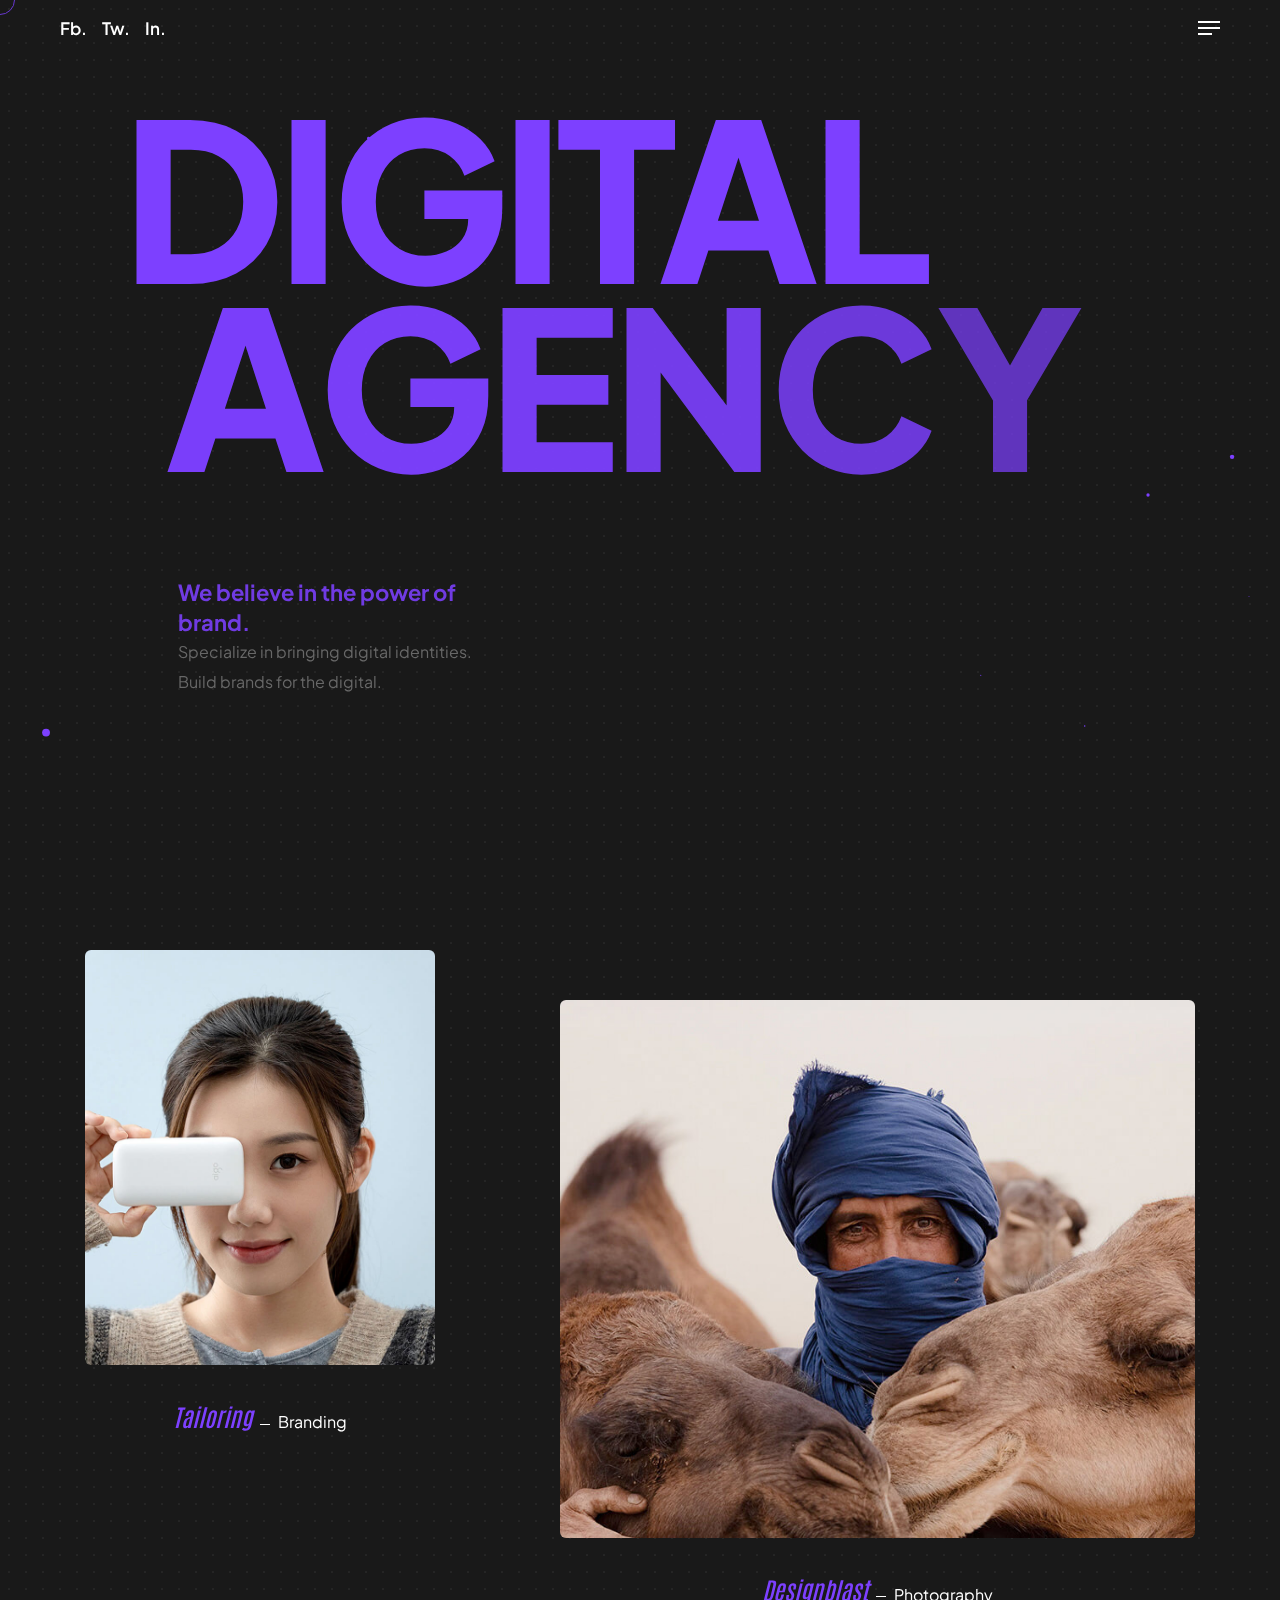
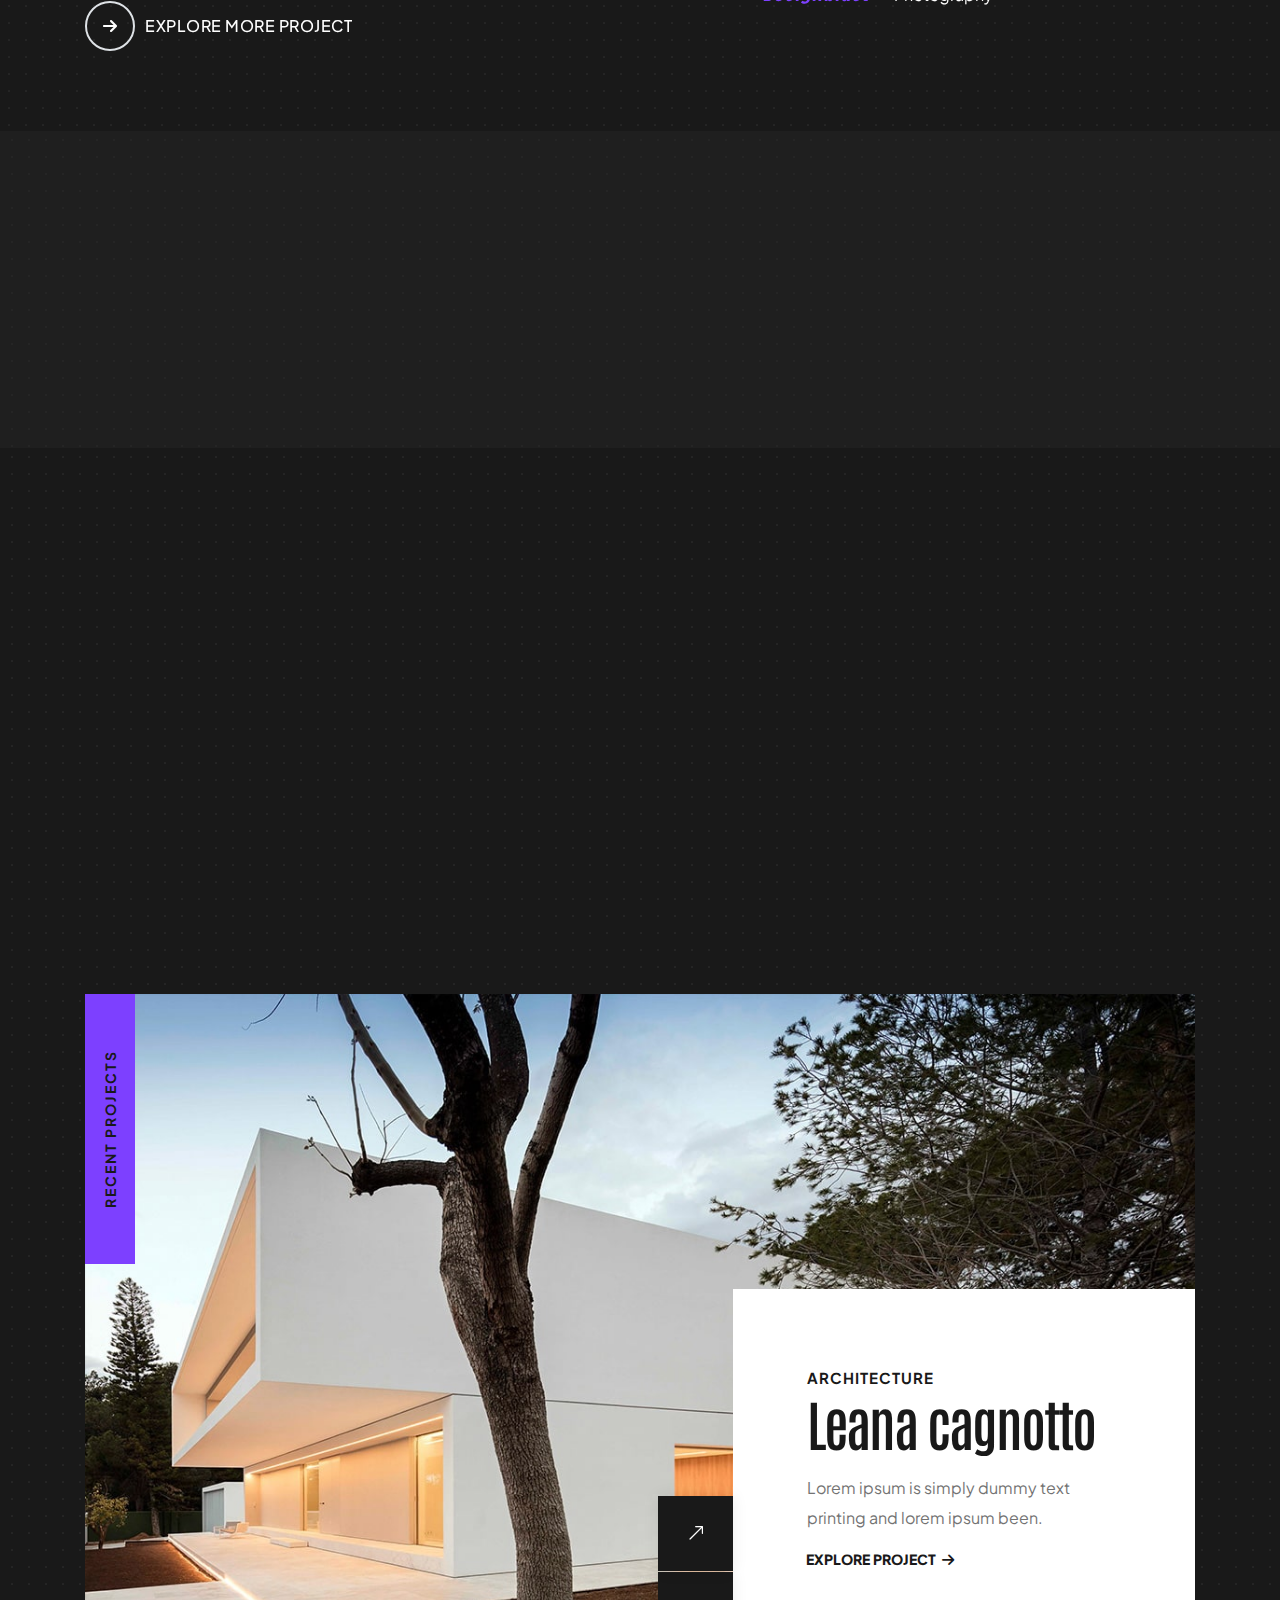
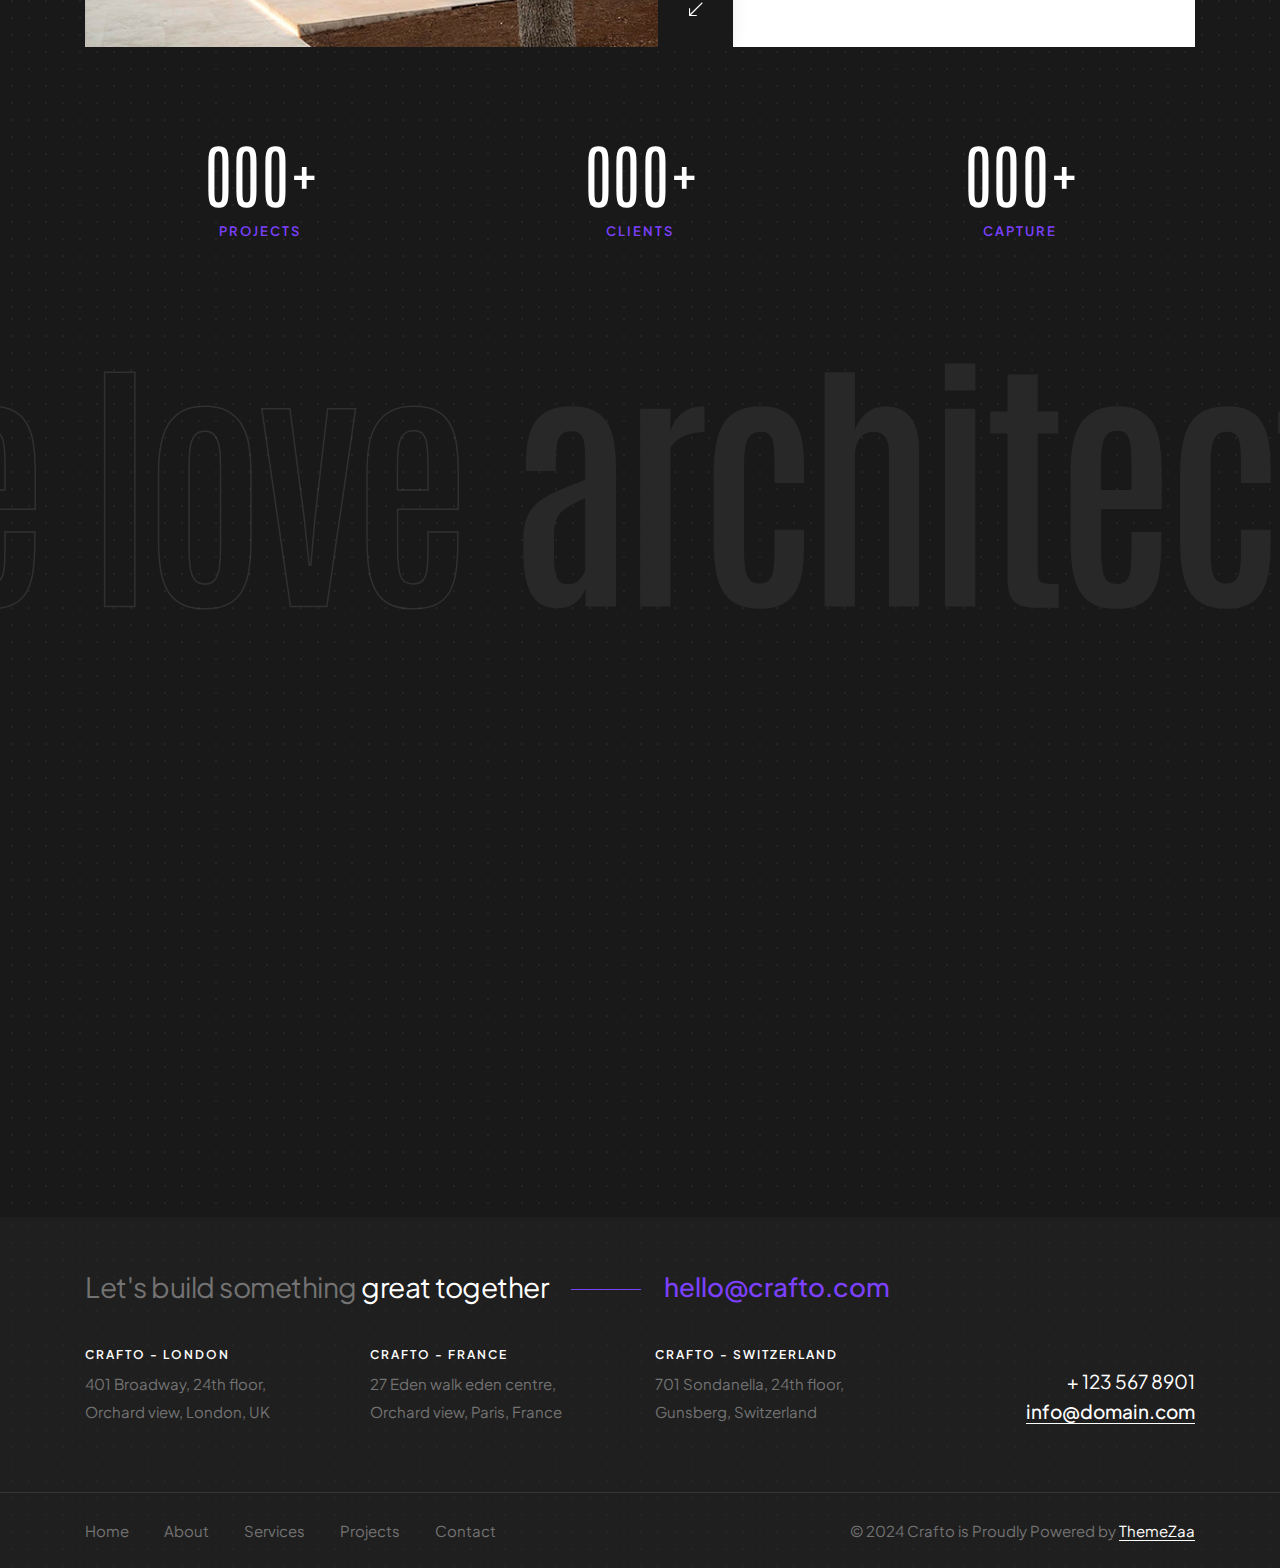
==== commit d1601581: "first commit" ====
--- a/index.html
+++ b/index.html
@@ -279,14 +279,14 @@
                                                     data-bottom-top="transform: translate3d(0px, 100px, 0px)"
                                                     data-top-bottom="transform: translate3d(0px, 180px, 0px);">
                                                     <div>
-                                                        <a href="single-project.php">
+                                                        <a href="single-project.html">
                                                             <img class="border-radius-6px" alt=""
                                                                 src="images/demo-scattered-portfolio-02.jpg" />
                                                         </a>
                                                     </div>
                                                     <div
                                                         class="portfolio-caption pt-35px pb-35px sm-pt-20px sm-pb-20px">
-                                                        <a href="single-project.php"
+                                                        <a href="single-project.html"
                                                             class="color-base text-black-hover fw-600 fs-24 alt-font font-style-italic">Designblast</a>
                                                         <span
                                                             class="d-inline-block align-middle w-10px separator-line-1px bg-white ms-5px me-5px"></span>
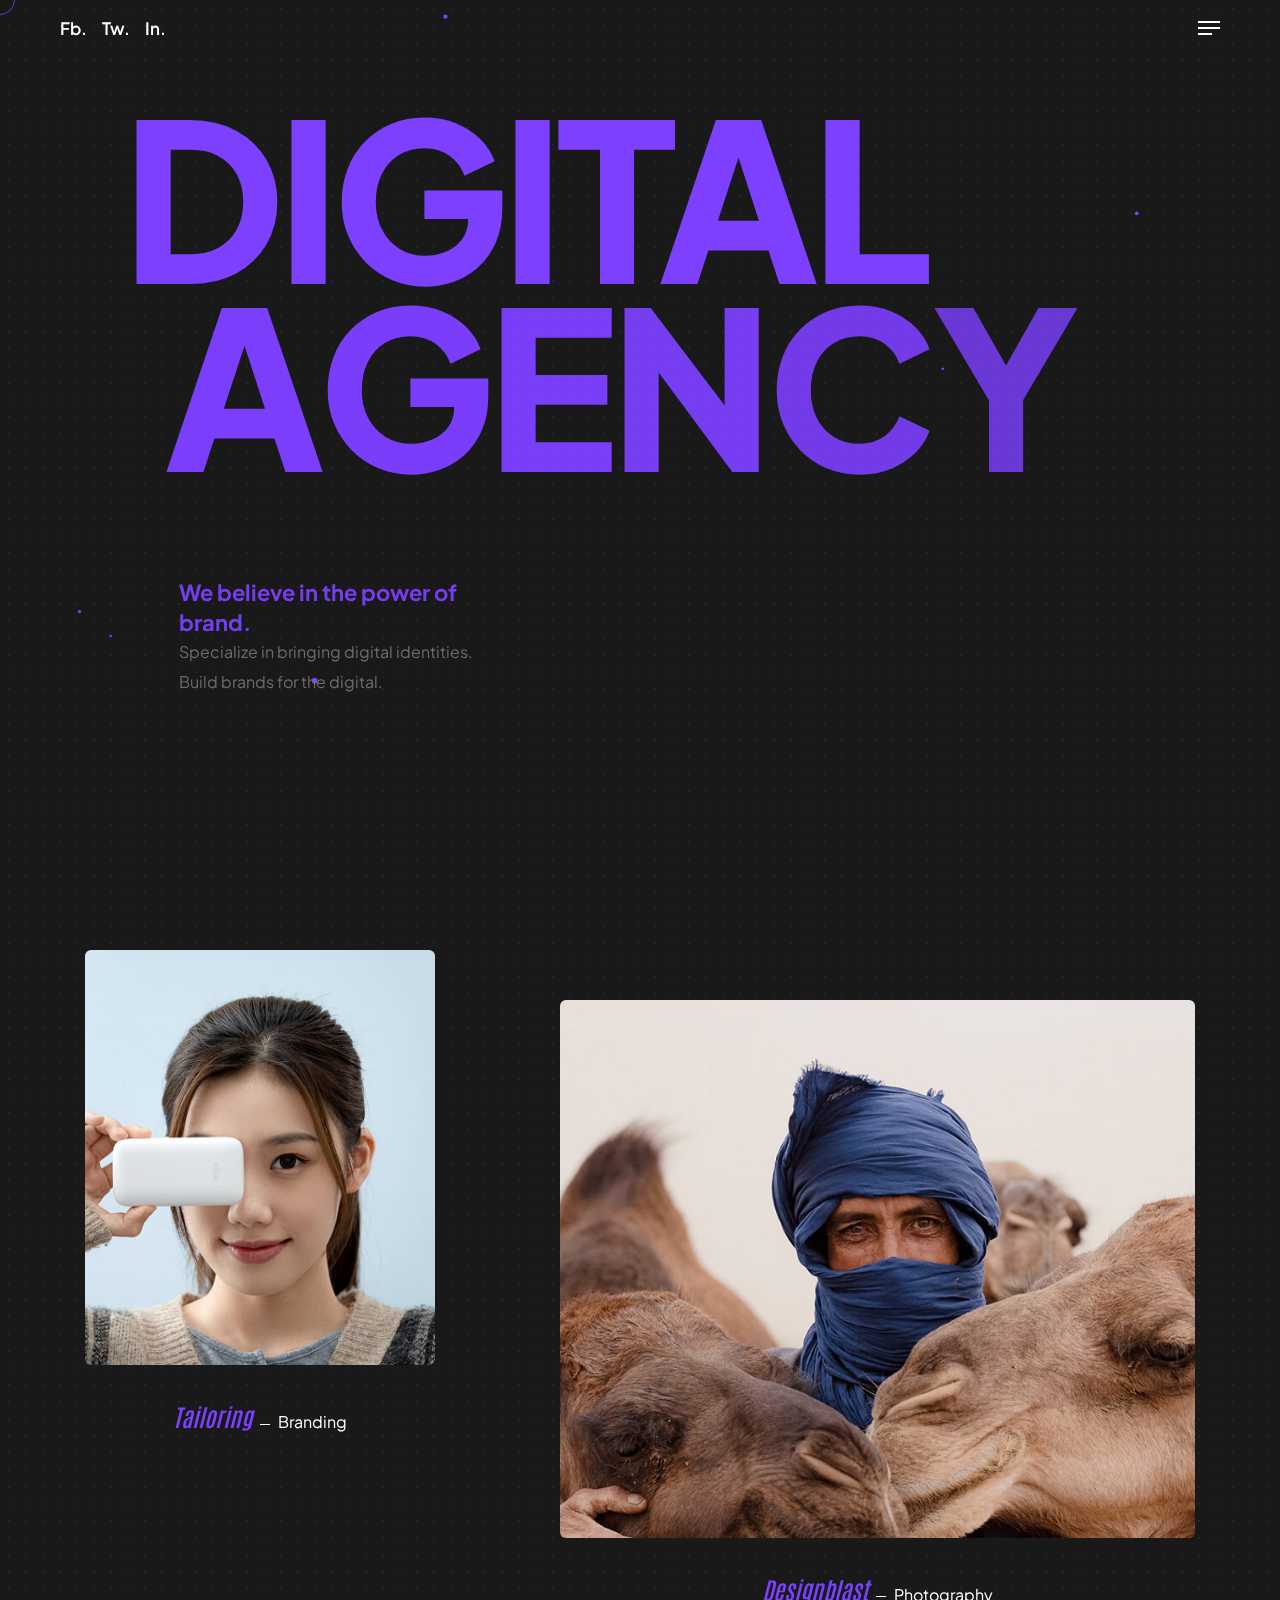
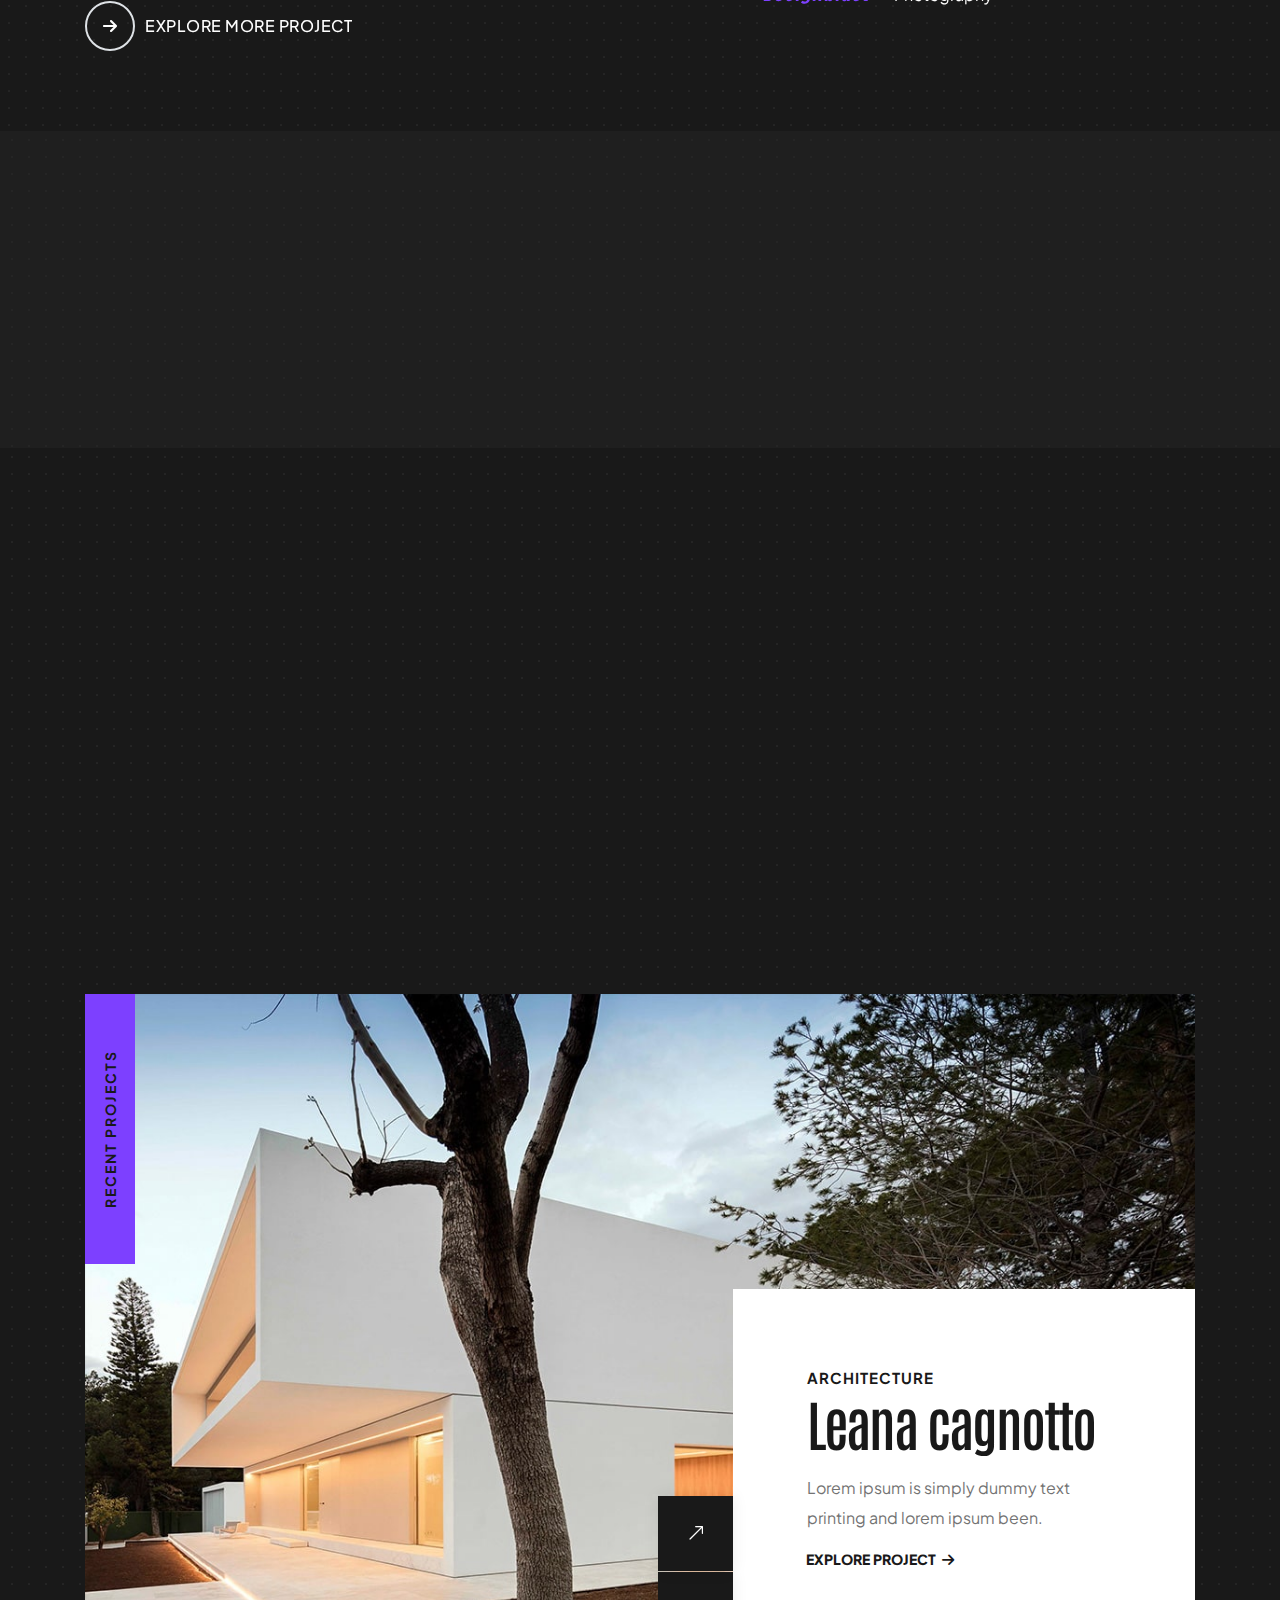
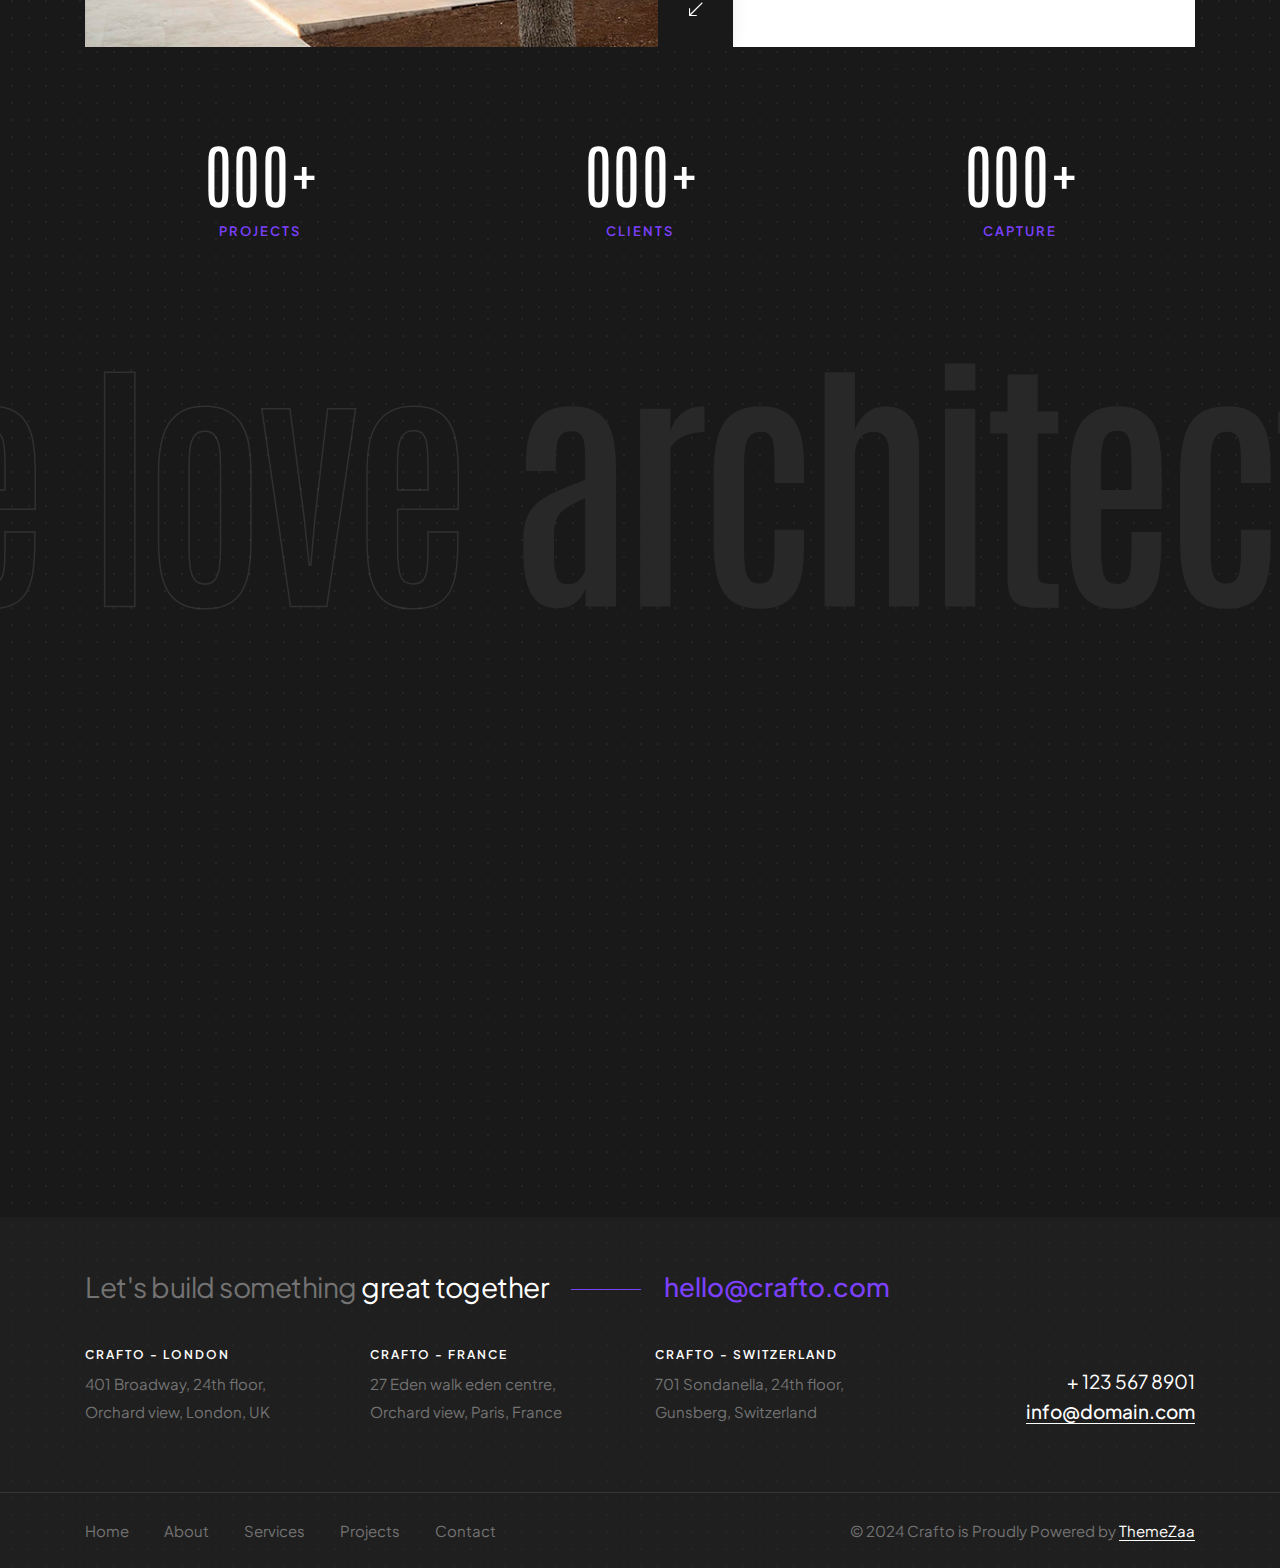
==== commit 76413395: "sda" ====
--- a/index.html
+++ b/index.html
@@ -268,7 +268,7 @@
                     <ul
                         class="portfolio-simple portfolio-wrapper grid-loading grid grid-4col xxl-grid-4col xl-grid-4col lg-grid-4col md-grid-2col sm-grid-2col xs-grid-1col text-center">
                         <li class="grid-sizer"></li>
-                        <!-- start portfolio item -->
+                        <!-- start portfolio item, -->
                         <div data-atropos>
                             <div class="atropos-scale">
                                 <div class="atropos-rotate">
